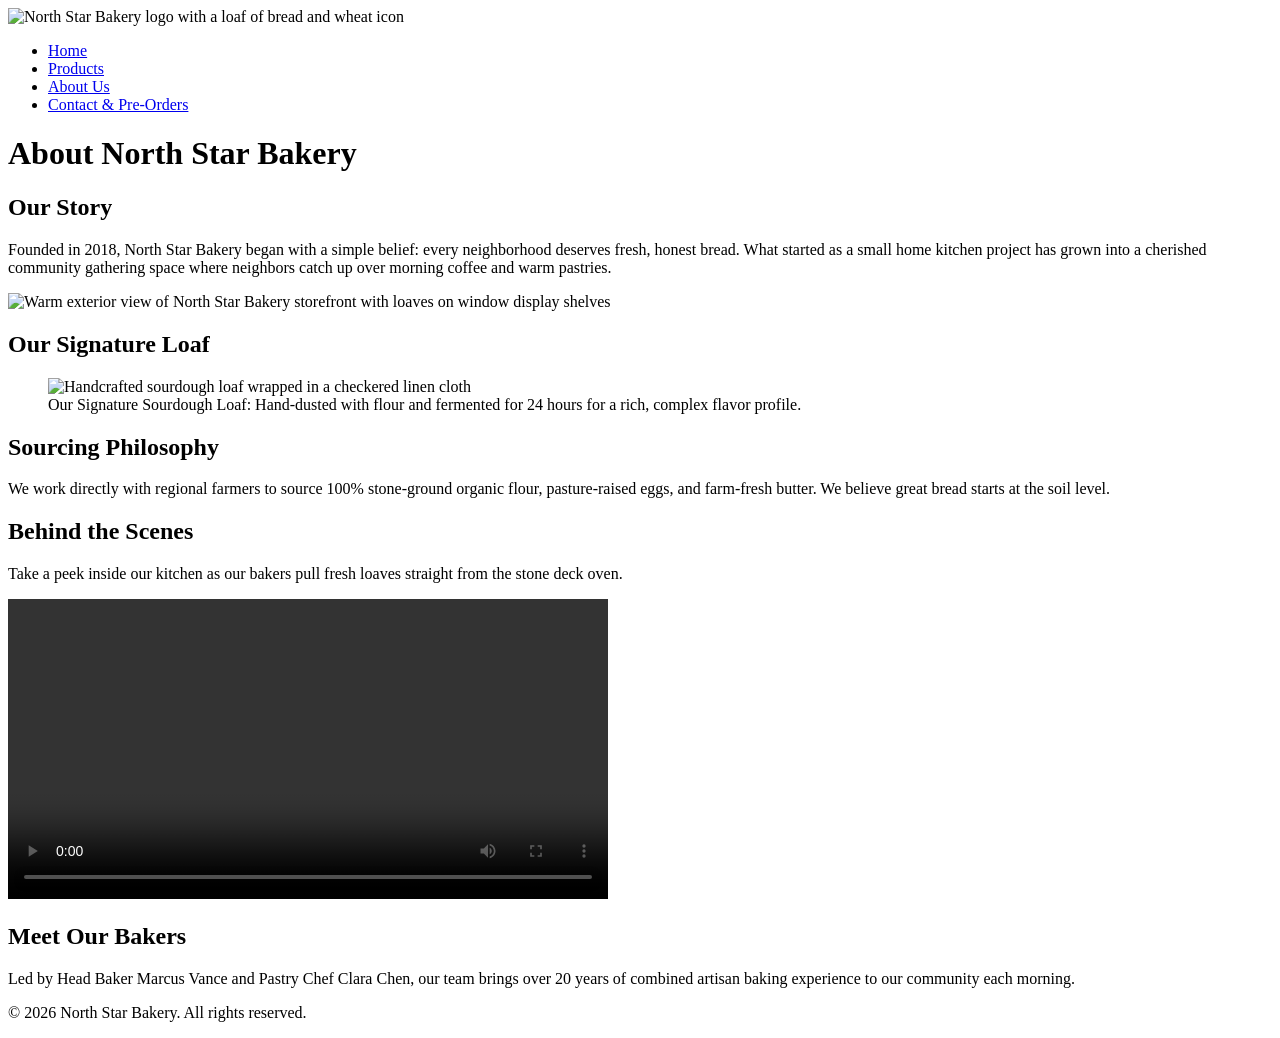
==== about.html @ 350ea7fb "Add files via upload" ====
<!DOCTYPE html>
<html lang="en">
<head>
    <meta charset="UTF-8">
    <meta name="viewport" content="width=device-width, initial-scale=1.0">
    <title>About Us - North Star Bakery</title>
</head>
<body>
    <header>
        <img src="bakery-logo.png" alt="North Star Bakery logo with a loaf of bread and wheat icon">
        <nav>
            <ul>
                <li><a href="index.html">Home</a></li>
                <li><a href="products.html">Products</a></li>
                <li><a href="about.html">About Us</a></li>
                <li><a href="contact.html">Contact & Pre-Orders</a></li>
            </ul>
        </nav>
    </header>

    <main>
        <h1>About North Star Bakery</h1>

        <section>
            <h2>Our Story</h2>
            <p>Founded in 2018, North Star Bakery began with a simple belief: every neighborhood deserves fresh, honest bread. What started as a small home kitchen project has grown into a cherished community gathering space where neighbors catch up over morning coffee and warm pastries.</p>
            <img src="bakery-storefront.jpg" alt="Warm exterior view of North Star Bakery storefront with loaves on window display shelves">
        </section>

        <section>
            <h2>Our Signature Loaf</h2>
            <figure>
                <img src="bakery-signature-loaf.jpg" alt="Handcrafted sourdough loaf wrapped in a checkered linen cloth">
                <figcaption>Our Signature Sourdough Loaf: Hand-dusted with flour and fermented for 24 hours for a rich, complex flavor profile.</figcaption>
            </figure>
        </section>

        <section>
            <h2>Sourcing Philosophy</h2>
            <p>We work directly with regional farmers to source 100% stone-ground organic flour, pasture-raised eggs, and farm-fresh butter. We believe great bread starts at the soil level.</p>
        </section>

        <section>
            <h2>Behind the Scenes</h2>
            <p>Take a peek inside our kitchen as our bakers pull fresh loaves straight from the stone deck oven.</p>
            <video controls width="600">
                <source src="bakery-behind-scenes.mp4" type="video/mp4">
                <p>Your browser does not support the video tag. Watch a video of our baker carefully pulling steaming sourdough loaves out of the stone deck oven using a wooden peel.</p>
            </video>
        </section>

        <section>
            <h2>Meet Our Bakers</h2>
            <p>Led by Head Baker Marcus Vance and Pastry Chef Clara Chen, our team brings over 20 years of combined artisan baking experience to our community each morning.</p>
        </section>
    </main>

    <footer>
        <p>&copy; 2026 North Star Bakery. All rights reserved.</p>
    </footer>
</body>
</html>
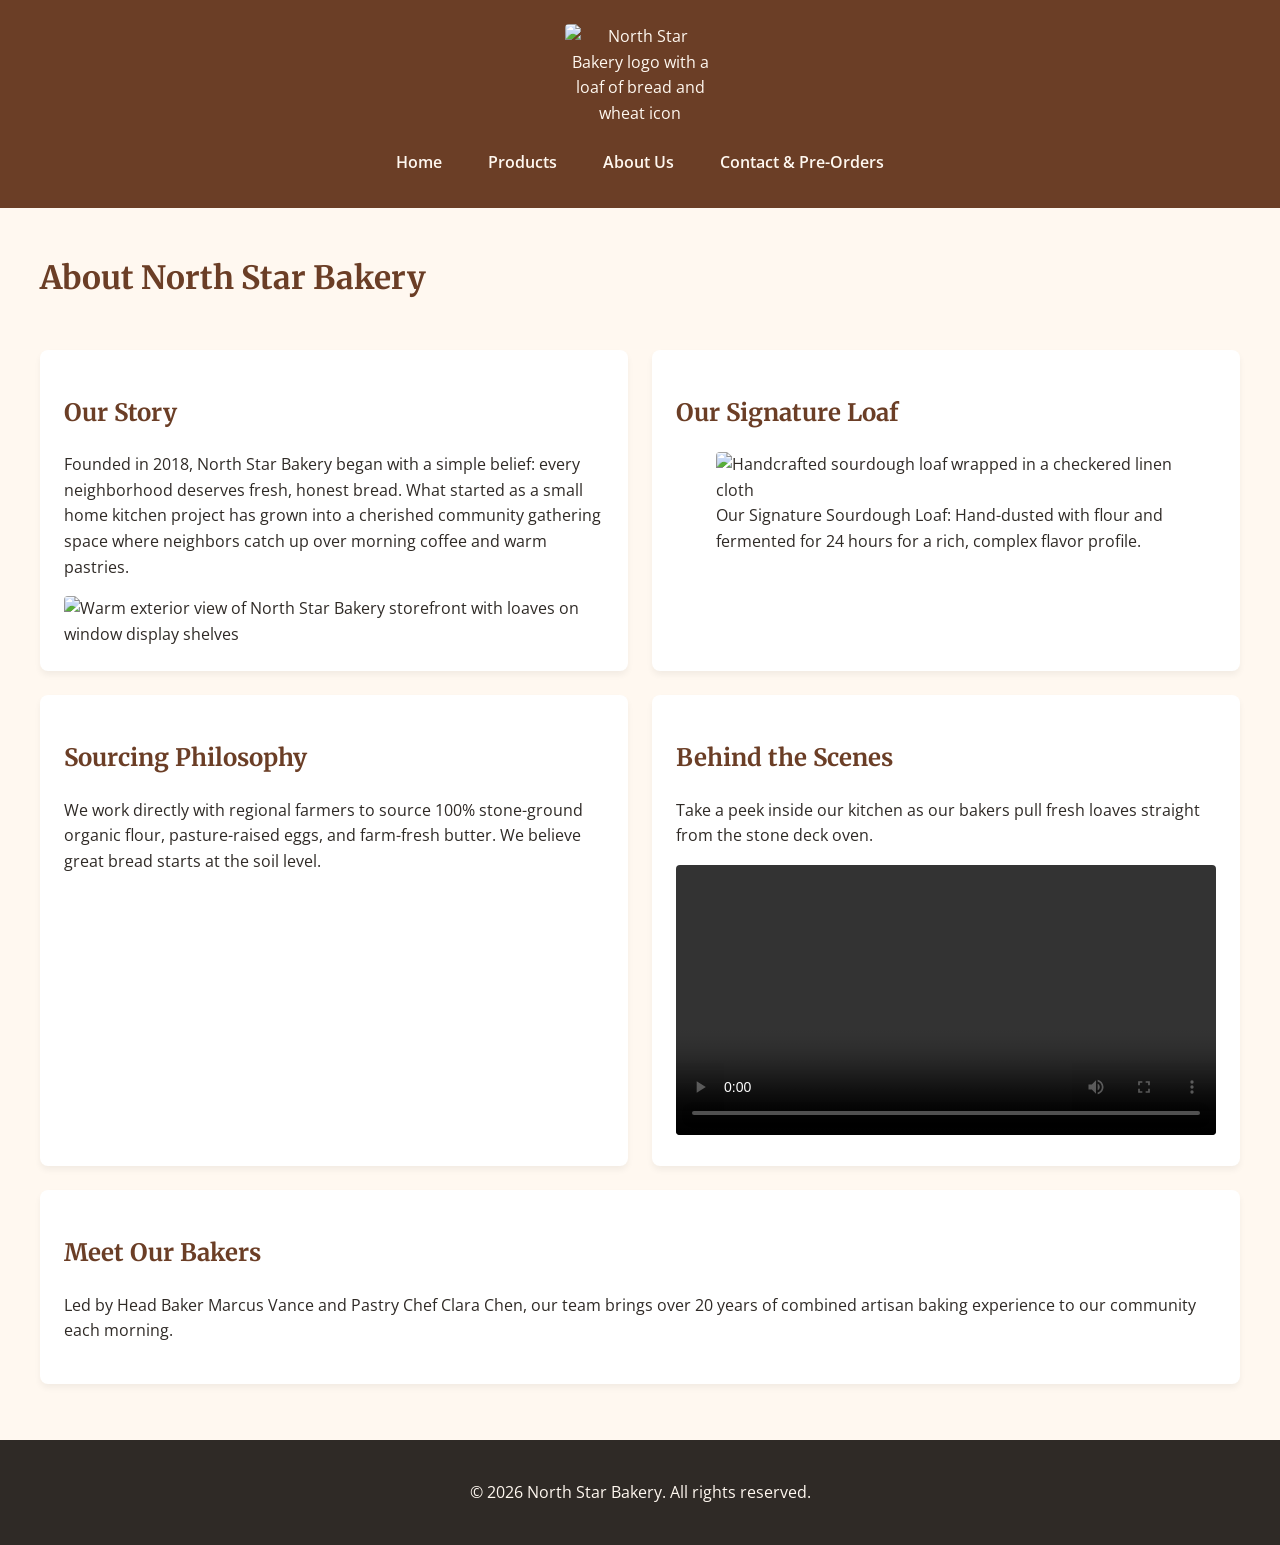
==== commit 183e965c: "Add files via upload" ====
--- a/about.html
+++ b/about.html
@@ -4,6 +4,7 @@
     <meta charset="UTF-8">
     <meta name="viewport" content="width=device-width, initial-scale=1.0">
     <title>About Us - North Star Bakery</title>
+    <link rel="stylesheet" href="styles.css">
 </head>
 <body>
     <header>
--- a/styles.css
+++ b/styles.css
@@ -0,0 +1,165 @@
+/* Import Google Fonts: Merriweather for headings, Open Sans for body */
+@import url('https://fonts.googleapis.com/css2?family=Merriweather:wght@400;700&family=Open+Sans:wght@400;600&display=swap');
+
+/* --- COLOR PALETTE VARIABLES --- */
+:root {
+  --cream: #FFF8F0;
+  --brown: #6B3E26;
+  --peach: #D88C5A;
+  --charcoal: #2F2A26;
+}
+
+/* --- BASE STYLES (MOBILE-FIRST) --- */
+body {
+  background-color: var(--cream);
+  color: var(--charcoal);
+  font-family: 'Open Sans', sans-serif;
+  margin: 0;
+  padding: 0;
+  line-height: 1.6;
+}
+
+h1, h2, h3, legend {
+  font-family: 'Merriweather', serif;
+  color: var(--brown);
+}
+
+/* --- HEADER & NAVIGATION --- */
+header {
+  background-color: var(--brown);
+  color: var(--cream);
+  padding: 1.5rem;
+  text-align: center;
+}
+
+header img {
+  max-width: 150px;
+  height: auto;
+  margin-bottom: 1rem;
+}
+
+nav ul {
+  list-style: none;
+  padding: 0;
+  margin: 0;
+  display: flex;
+  flex-direction: column; /* Stacks links vertically on mobile */
+  gap: 10px;
+}
+
+nav a {
+  color: var(--cream);
+  text-decoration: none;
+  font-weight: 600;
+  padding: 0.5rem;
+  display: block;
+}
+
+nav a:hover {
+  color: var(--peach);
+}
+
+/* --- MAIN LAYOUT & SECTIONS --- */
+main {
+  padding: 1.5rem;
+  max-width: 1200px;
+  margin: 0 auto;
+}
+
+section {
+  background-color: white;
+  padding: 1.5rem;
+  margin-bottom: 1.5rem;
+  border-radius: 8px;
+  box-shadow: 0 4px 6px rgba(0,0,0,0.05);
+}
+
+img, video, picture {
+  max-width: 100%;
+  height: auto;
+  border-radius: 4px;
+}
+
+/* --- CONTACT FORM --- */
+form {
+  display: flex;
+  flex-direction: column;
+  gap: 1rem;
+}
+
+fieldset {
+  border: 2px solid var(--peach);
+  border-radius: 8px;
+  padding: 1rem;
+  margin-bottom: 1rem;
+}
+
+/* Design Challenge Fix: Stack labels on top of inputs for mobile */
+form p {
+  display: flex;
+  flex-direction: column;
+  margin: 0;
+}
+
+input, select, textarea {
+  padding: 0.5rem;
+  border: 1px solid #ccc;
+  border-radius: 4px;
+  font-family: 'Open Sans', sans-serif;
+  font-size: 1rem;
+}
+
+button {
+  background-color: var(--peach);
+  color: var(--charcoal);
+  border: none;
+  padding: 0.75rem 1.5rem;
+  font-weight: bold;
+  font-size: 1.1rem;
+  border-radius: 4px;
+  cursor: pointer;
+  font-family: 'Open Sans', sans-serif;
+}
+
+button:hover {
+  background-color: var(--brown);
+  color: var(--cream);
+}
+
+/* --- FOOTER --- */
+footer {
+  background-color: var(--charcoal);
+  color: var(--cream);
+  text-align: center;
+  padding: 1.5rem;
+  margin-top: 2rem;
+}
+
+/* --- MEDIA QUERY (TABLET & DESKTOP) --- */
+@media (min-width: 768px) {
+  
+  /* Shifts navigation to a horizontal line */
+  nav ul {
+    flex-direction: row;
+    justify-content: center;
+    gap: 30px;
+  }
+
+  /* Shifts layout to display sections side-by-side using Flexbox */
+  main {
+    display: flex;
+    flex-wrap: wrap;
+    gap: 1.5rem;
+  }
+  
+  /* Forces headings and paragraphs in the main body to take up full width */
+  main > h1, main > p, main > form {
+    flex: 1 1 100%;
+  }
+  
+  /* Allows sections (like the 3 product sections) to sit side-by-side */
+  main > section {
+    flex: 1 1 30%;
+    margin-bottom: 0; 
+  }
+}
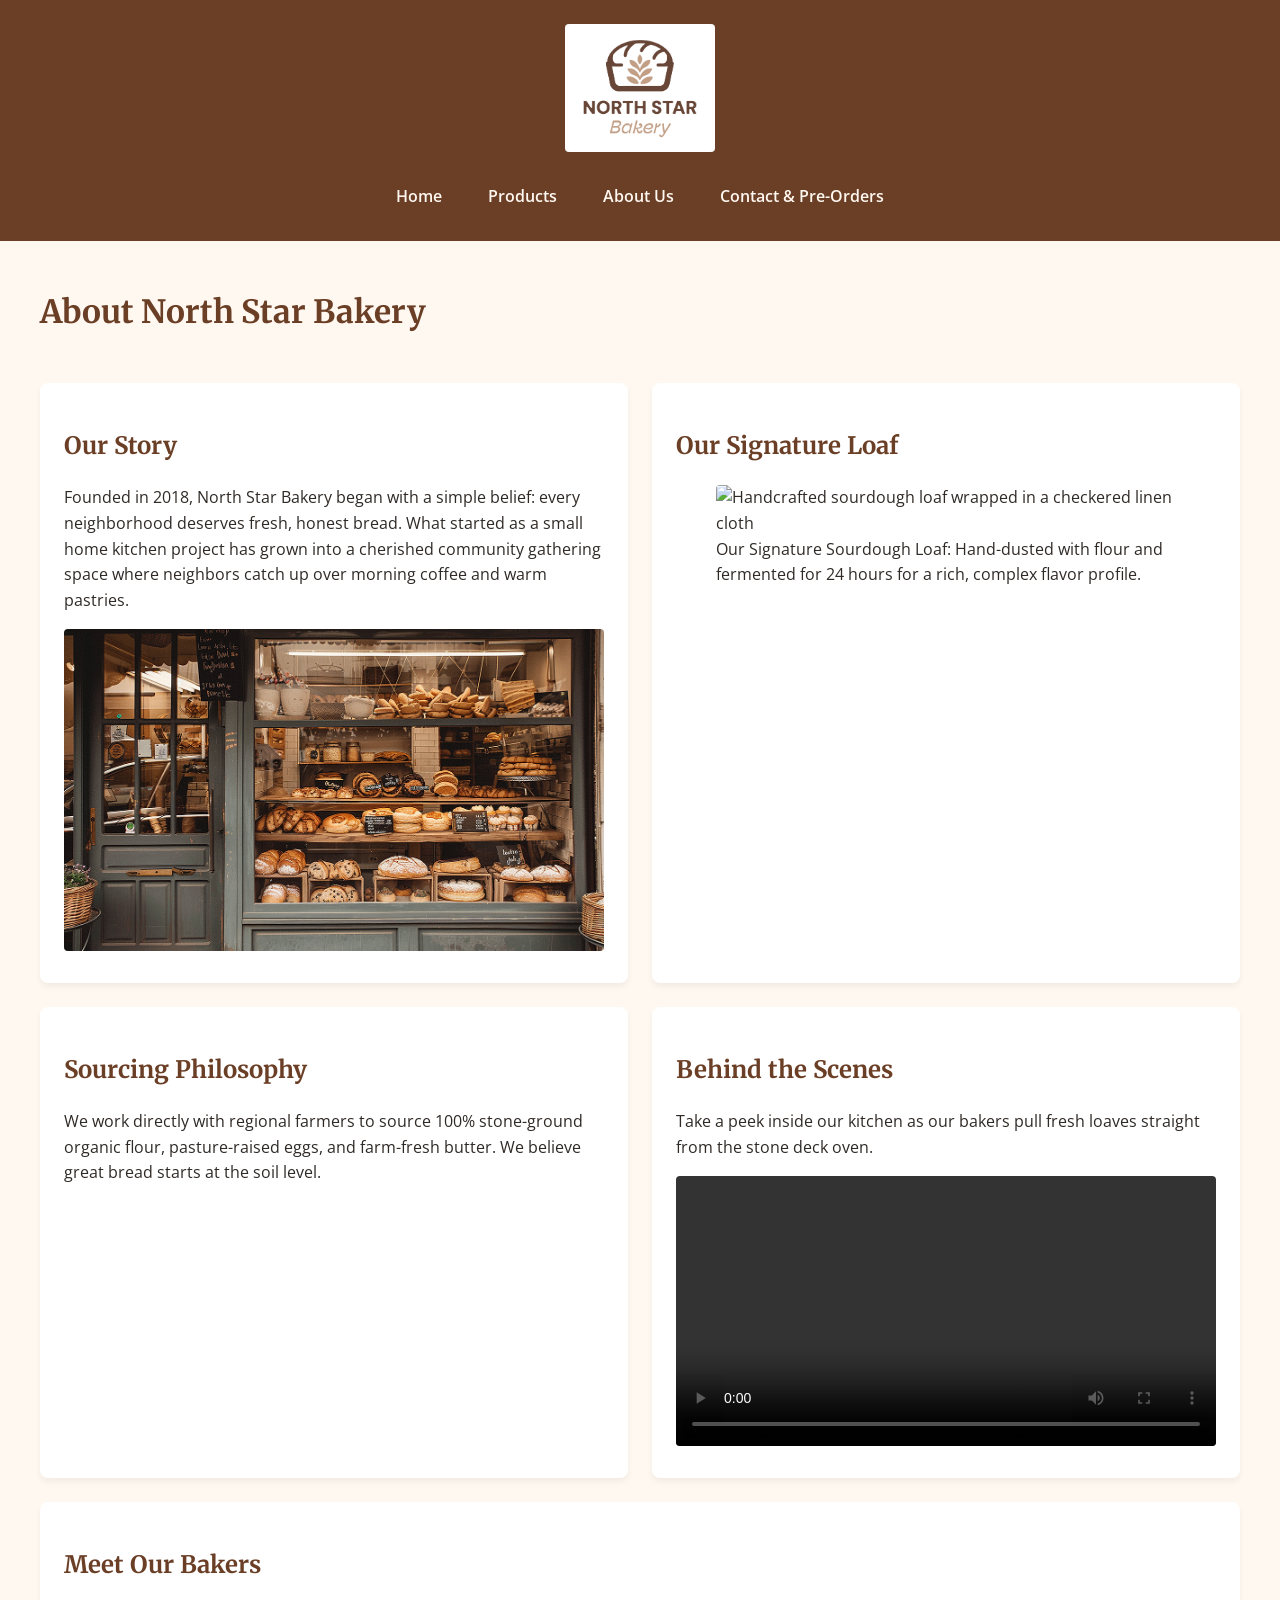
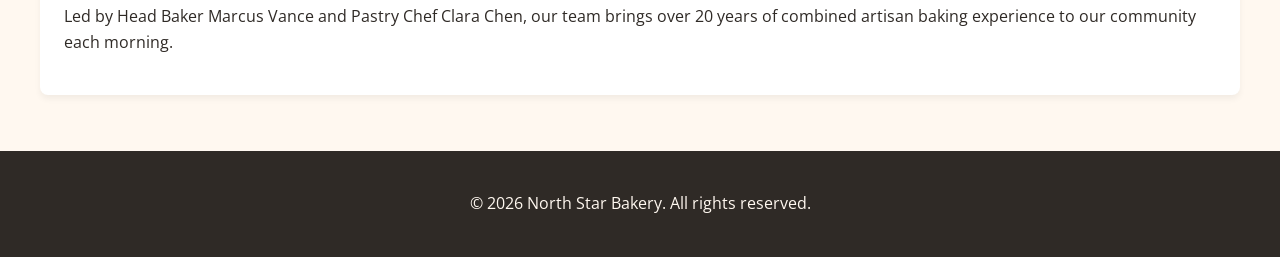
==== commit 0311889a: "Add files via upload" ====
--- a/about.html
+++ b/about.html
@@ -8,7 +8,7 @@
 </head>
 <body>
     <header>
-        <img src="bakery-logo.png" alt="North Star Bakery logo with a loaf of bread and wheat icon">
+        <img src="bakery-logo_c.png" alt="North Star Bakery logo with a loaf of bread and wheat icon">
         <nav>
             <ul>
                 <li><a href="index.html">Home</a></li>
@@ -25,13 +25,13 @@
         <section>
             <h2>Our Story</h2>
             <p>Founded in 2018, North Star Bakery began with a simple belief: every neighborhood deserves fresh, honest bread. What started as a small home kitchen project has grown into a cherished community gathering space where neighbors catch up over morning coffee and warm pastries.</p>
-            <img src="bakery-storefront.jpg" alt="Warm exterior view of North Star Bakery storefront with loaves on window display shelves">
+            <img src="bakery-storefront_c.png" alt="Warm exterior view of North Star Bakery storefront with loaves on window display shelves">
         </section>
 
         <section>
             <h2>Our Signature Loaf</h2>
             <figure>
-                <img src="bakery-signature-loaf.jpg" alt="Handcrafted sourdough loaf wrapped in a checkered linen cloth">
+                <img src="bakery-signature-loaf.png" alt="Handcrafted sourdough loaf wrapped in a checkered linen cloth">
                 <figcaption>Our Signature Sourdough Loaf: Hand-dusted with flour and fermented for 24 hours for a rich, complex flavor profile.</figcaption>
             </figure>
         </section>
@@ -45,7 +45,7 @@
             <h2>Behind the Scenes</h2>
             <p>Take a peek inside our kitchen as our bakers pull fresh loaves straight from the stone deck oven.</p>
             <video controls width="600">
-                <source src="bakery-behind-scenes.mp4" type="video/mp4">
+                <source src="bakery-behind-scenes_c.mp4" type="video/mp4">
                 <p>Your browser does not support the video tag. Watch a video of our baker carefully pulling steaming sourdough loaves out of the stone deck oven using a wooden peel.</p>
             </video>
         </section>
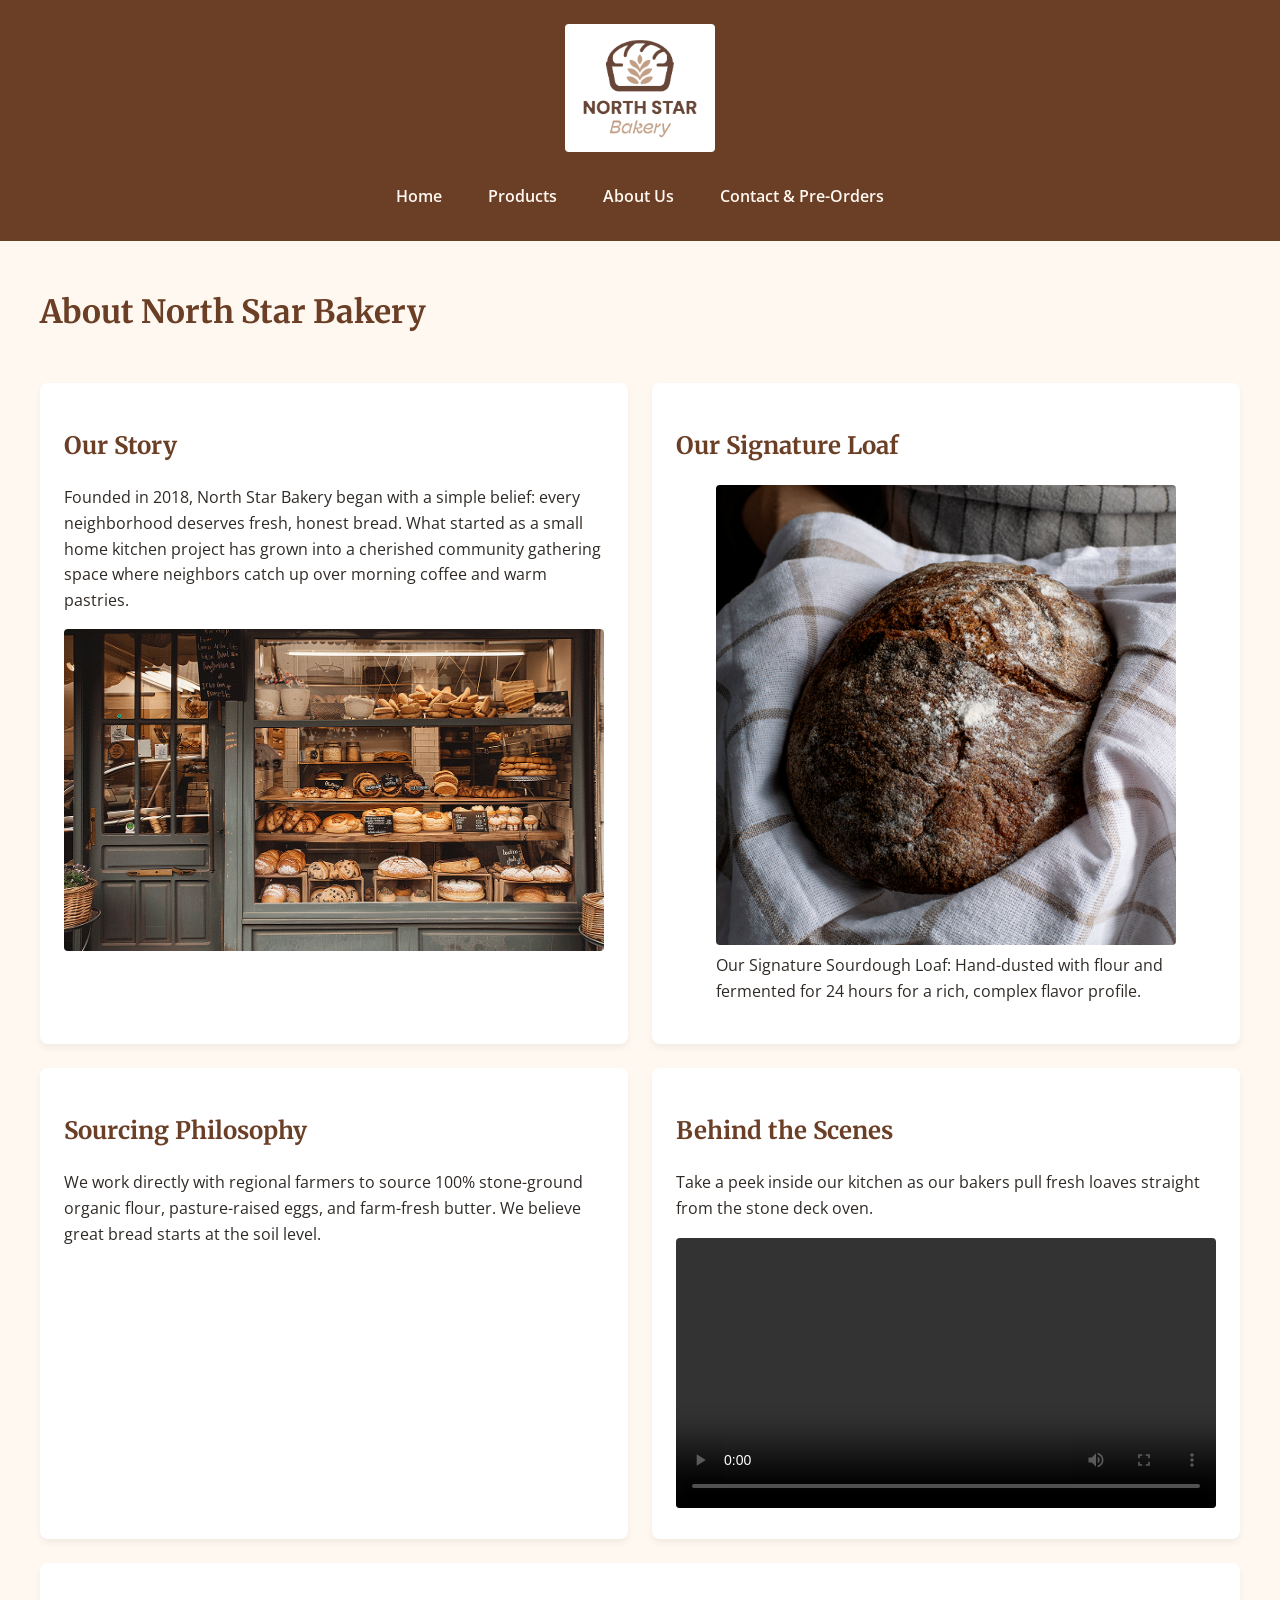
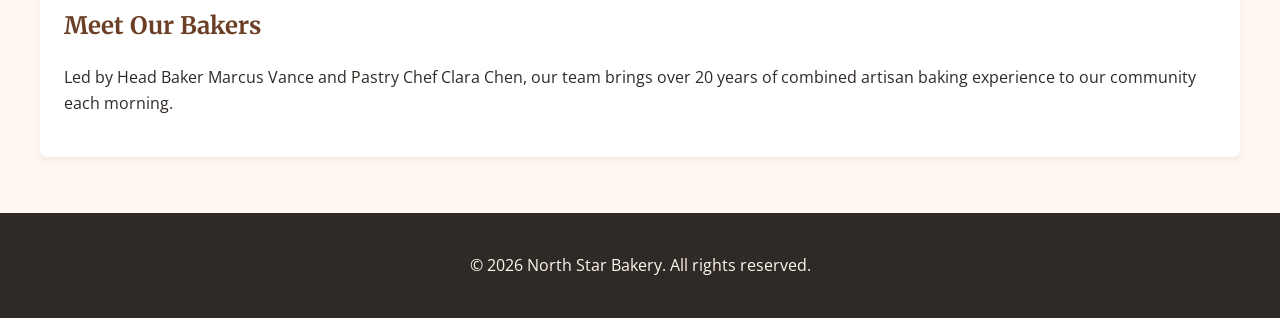
==== commit 4fe43f56: "Add files via upload" ====
--- a/about.html
+++ b/about.html
@@ -31,7 +31,7 @@
         <section>
             <h2>Our Signature Loaf</h2>
             <figure>
-                <img src="bakery-signature-loaf.png" alt="Handcrafted sourdough loaf wrapped in a checkered linen cloth">
+                <img src="bakery-signature-loaf_c.png" alt="Handcrafted sourdough loaf wrapped in a checkered linen cloth">
                 <figcaption>Our Signature Sourdough Loaf: Hand-dusted with flour and fermented for 24 hours for a rich, complex flavor profile.</figcaption>
             </figure>
         </section>
@@ -45,7 +45,7 @@
             <h2>Behind the Scenes</h2>
             <p>Take a peek inside our kitchen as our bakers pull fresh loaves straight from the stone deck oven.</p>
             <video controls width="600">
-                <source src="bakery-behind-scenes_c.mp4" type="video/mp4">
+                <source src="bakery-behind-scenes_c.mp4" type="video.mp4">
                 <p>Your browser does not support the video tag. Watch a video of our baker carefully pulling steaming sourdough loaves out of the stone deck oven using a wooden peel.</p>
             </video>
         </section>
